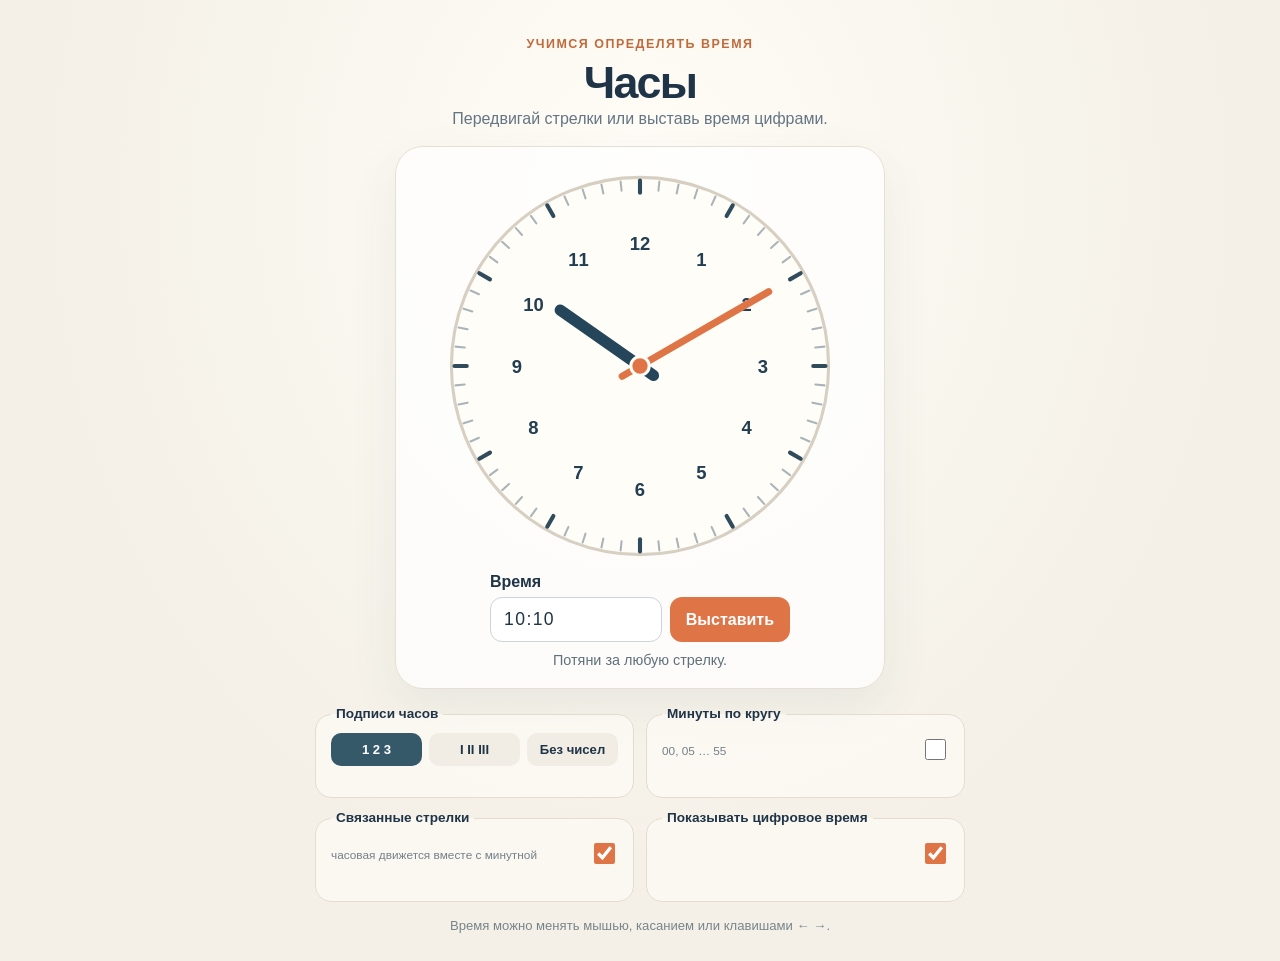
==== index.html @ 81a871bb "T01: выровнять настройки и подписи часов Autopilot-Run: 2026-11-15-clock-layout-fixes Requirements: " ====
<!doctype html>
<html lang="ru">
<head>
  <meta charset="utf-8">
  <meta name="viewport" content="width=device-width, initial-scale=1">
  <meta name="theme-color" content="#f4f0e7">
  <title>Учебные часы</title>
  <link rel="stylesheet" href="style.css">
  <script src="script.js" defer></script>
</head>
<body>
  <main class="app">
    <header class="heading">
      <span class="eyebrow">Учимся определять время</span>
      <h1>Часы</h1>
      <p>Передвигай стрелки или выставь время цифрами.</p>
    </header>
    <section class="clock-panel" aria-label="Учебные часы">
      <svg id="clock-face" class="clock-face" viewBox="0 0 400 400" role="img" aria-label="Циферблат со стрелками">
        <circle class="face" cx="200" cy="200" r="184" />
        <g id="minute-marks" aria-hidden="true"></g>
        <g id="hour-marks" aria-hidden="true"></g>
        <g id="minute-labels" aria-hidden="true"></g>
        <g id="hour-labels" aria-hidden="true"></g>
        <line id="hour-hand" class="hand hour-hand" x1="200" y1="216" x2="200" y2="105" tabindex="0" role="slider" aria-label="Часовая стрелка" aria-valuemin="0" aria-valuemax="359" />
        <line id="minute-hand" class="hand minute-hand" x1="200" y1="220" x2="200" y2="55" tabindex="0" role="slider" aria-label="Минутная стрелка" aria-valuemin="0" aria-valuemax="359" />
        <circle class="pin" cx="200" cy="200" r="9" />
      </svg>
      <div id="time-controls" class="time-controls">
        <label for="time-input">Время</label>
        <div class="time-entry"><input id="time-input" type="text" inputmode="numeric" value="10:10" placeholder="ЧЧ:ММ" aria-describedby="time-message"><button id="set-time" type="button">Выставить</button></div>
      </div>
      <p id="time-message" class="status" aria-live="polite">Потяни за любую стрелку.</p>
    </section>
    <section class="settings" aria-label="Настройки часов">
      <fieldset><legend>Подписи часов</legend><div class="choice-row">
        <label><input type="radio" name="dial-style" value="arabic" checked><span>1 2 3</span></label>
        <label><input type="radio" name="dial-style" value="roman"><span>I II III</span></label>
        <label><input type="radio" name="dial-style" value="none"><span>Без чисел</span></label>
      </div></fieldset>
      <fieldset class="toggle-row"><legend><label for="show-minutes">Минуты по кругу</label></legend><div class="toggle-content"><small>00, 05 … 55</small><input id="show-minutes" type="checkbox"></div></fieldset>
      <fieldset class="toggle-row"><legend><label for="sync-mode">Связанные стрелки</label></legend><div class="toggle-content"><small>часовая движется вместе с минутной</small><input id="sync-mode" type="checkbox" checked></div></fieldset>
      <fieldset class="toggle-row"><legend><label for="show-time">Показывать цифровое время</label></legend><div class="toggle-content"><input id="show-time" type="checkbox" checked></div></fieldset>
    </section>
    <footer>Время можно менять мышью, касанием или клавишами ← →.</footer>
  </main>
</body>
</html>
---- style.css ----
:root { color-scheme: light; font-family: ui-rounded, "SF Pro Rounded", "Trebuchet MS", sans-serif; color: #203447; background: #f4f0e7; font-synthesis: none; }
* { box-sizing: border-box; }
body { margin: 0; min-width: 320px; min-height: 100vh; background: radial-gradient(ellipse at 50% 20%, #fffdf7 0, #f4f0e7 65%); }
.app { width: min(100% - 32px, 760px); margin: auto; padding: 34px 0 28px; text-align: center; }
.heading { margin-bottom: 18px; }
.eyebrow { color: #c16a3c; font-size: .78rem; font-weight: 800; letter-spacing: .12em; text-transform: uppercase; }
h1 { margin: 5px 0 2px; font-size: clamp(2rem, 6vw, 2.8rem); letter-spacing: -.04em; }
.heading p { margin: 0; color: #647583; }
.clock-panel { width: min(100%, 490px); margin: 0 auto; padding: 14px 24px 18px; border: 1px solid #e7e0d2; border-radius: 28px; background: rgba(255,255,255,.74); box-shadow: 0 18px 50px #30404b12; }
.clock-face { display: block; width: min(100%, 410px); margin: 0 auto; overflow: visible; touch-action: none; user-select: none; }
.face { fill: #fffdf8; stroke: #d7d0c2; stroke-width: 3; }
.tick { stroke: #aab4b8; stroke-width: 2; stroke-linecap: round; }
.tick.major { stroke: #304b5b; stroke-width: 4; }
.hour-number { fill: #223e50; font-size: 18px; font-weight: 750; text-anchor: middle; dominant-baseline: central; }
.minute-number { fill: #87949a; font-size: 10px; font-weight: 650; text-anchor: middle; dominant-baseline: central; }
.hand { cursor: grab; stroke-linecap: round; outline: none; }
.hand:active, .hand.dragging { cursor: grabbing; }
.hand:focus-visible { filter: drop-shadow(0 0 5px #e98752); }
.hour-hand { stroke: #25465a; stroke-width: 11; }
.minute-hand { stroke: #df7546; stroke-width: 7; }
.pin { fill: #df7546; stroke: #fffdf8; stroke-width: 3; pointer-events: none; }
.time-controls { margin: 2px auto 0; width: min(100%, 300px); text-align: left; }
.time-controls[hidden] { display: none; }
.time-controls label { display: block; margin-bottom: 6px; font-weight: 750; }
.time-entry { display: flex; gap: 8px; }
input[type=text] { min-width: 0; flex: 1; padding: 11px 13px; border: 1.5px solid #cbd4d6; border-radius: 12px; color: #203447; background: white; font: inherit; font-size: 1.1rem; letter-spacing: .08em; }
button { padding: 0 16px; border: 0; border-radius: 12px; color: white; background: #df7546; font: inherit; font-weight: 750; cursor: pointer; }
button:hover { background: #c96035; }
.status { min-height: 1.25em; margin: 10px 0 0; color: #60717b; font-size: .9rem; }
.status.error { color: #a63329; font-weight: 700; }
.settings { display: grid; grid-template-columns: 1fr 1fr; gap: 12px; width: min(100%, 650px); margin: 17px auto 0; text-align: left; }
fieldset, .toggle-row { min-width: 0; margin: 0; padding: 10px 15px 13px; border: 1px solid #e4dccd; border-radius: 16px; background: #fffdf8aa; }
legend { max-width: 100%; padding: 0 5px; font-size: .85rem; font-weight: 800; line-height: 1.25; }
legend label { cursor: pointer; }
.settings > fieldset { min-height: 92px; }
.toggle-row { min-height: 92px; }
.toggle-content { display: flex; align-items: center; justify-content: space-between; gap: 10px; min-height: 34px; font-size: .9rem; font-weight: 750; }
.toggle-content input { margin-left: auto; }
.choice-row { display: flex; gap: 7px; }
.choice-row label { position: relative; flex: 1; cursor: pointer; }
.choice-row input { position: absolute; opacity: 0; }
.choice-row span { display: block; padding: 9px 5px; border-radius: 10px; background: #f1ede4; text-align: center; font-size: .82rem; font-weight: 700; }
.choice-row input:checked + span { color: white; background: #36596a; }
.choice-row input:focus-visible + span { outline: 3px solid #df7546; }
.toggle-content small { display: block; margin-top: 3px; color: #72818a; font-size: .74rem; font-weight: 500; }
input[type=checkbox] { width: 21px; height: 21px; flex: 0 0 auto; accent-color: #df7546; cursor: pointer; }
footer { margin-top: 16px; color: #77858b; font-size: .82rem; }
@media (max-width: 540px) { .app { padding-top: 22px; } .clock-panel { padding: 10px 12px 15px; border-radius: 22px; } .settings { grid-template-columns: 1fr; gap: 8px; } .clock-face { width: min(100%, 370px); } }
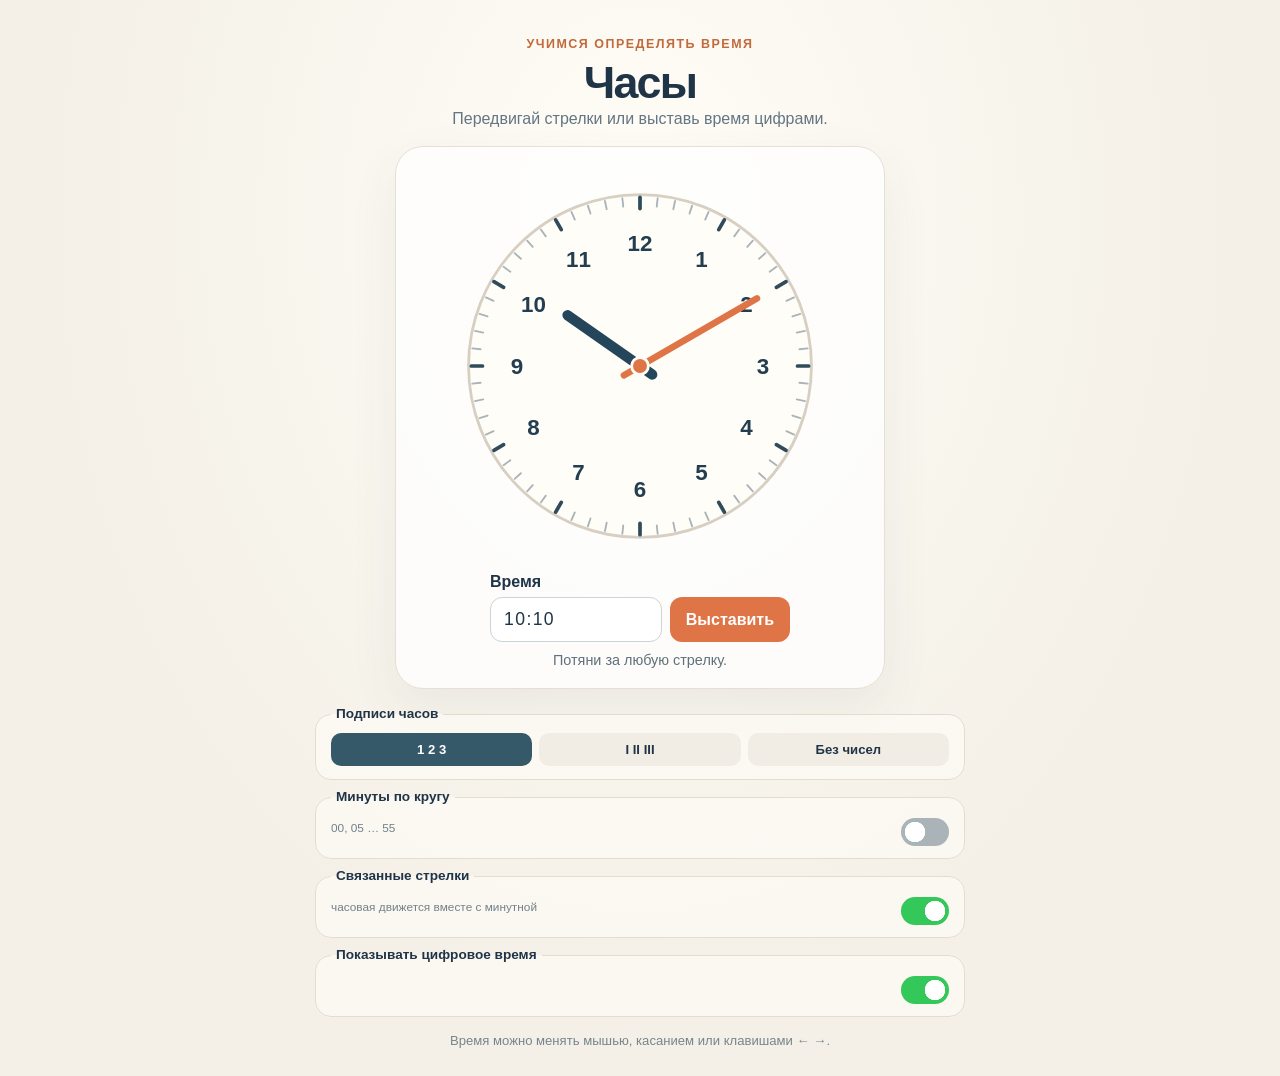
==== commit 33b3ef82: "T01: внешние минуты и тумблеры настроек Autopilot-Run: 2026-11-15-clock-switches Requirements: R22, " ====
--- a/index.html
+++ b/index.html
@@ -16,15 +16,15 @@
       <p>Передвигай стрелки или выставь время цифрами.</p>
     </header>
     <section class="clock-panel" aria-label="Учебные часы">
-      <svg id="clock-face" class="clock-face" viewBox="0 0 400 400" role="img" aria-label="Циферблат со стрелками">
-        <circle class="face" cx="200" cy="200" r="184" />
+      <svg id="clock-face" class="clock-face" viewBox="0 0 440 440" role="img" aria-label="Циферблат со стрелками">
+        <circle class="face" cx="220" cy="220" r="184" />
         <g id="minute-marks" aria-hidden="true"></g>
         <g id="hour-marks" aria-hidden="true"></g>
         <g id="minute-labels" aria-hidden="true"></g>
         <g id="hour-labels" aria-hidden="true"></g>
-        <line id="hour-hand" class="hand hour-hand" x1="200" y1="216" x2="200" y2="105" tabindex="0" role="slider" aria-label="Часовая стрелка" aria-valuemin="0" aria-valuemax="359" />
-        <line id="minute-hand" class="hand minute-hand" x1="200" y1="220" x2="200" y2="55" tabindex="0" role="slider" aria-label="Минутная стрелка" aria-valuemin="0" aria-valuemax="359" />
-        <circle class="pin" cx="200" cy="200" r="9" />
+        <line id="hour-hand" class="hand hour-hand" x1="220" y1="236" x2="220" y2="125" tabindex="0" role="slider" aria-label="Часовая стрелка" aria-valuemin="0" aria-valuemax="359" />
+        <line id="minute-hand" class="hand minute-hand" x1="220" y1="240" x2="220" y2="75" tabindex="0" role="slider" aria-label="Минутная стрелка" aria-valuemin="0" aria-valuemax="359" />
+        <circle class="pin" cx="220" cy="220" r="9" />
       </svg>
       <div id="time-controls" class="time-controls">
         <label for="time-input">Время</label>
--- a/style.css
+++ b/style.css
@@ -11,7 +11,7 @@
 .face { fill: #fffdf8; stroke: #d7d0c2; stroke-width: 3; }
 .tick { stroke: #aab4b8; stroke-width: 2; stroke-linecap: round; }
 .tick.major { stroke: #304b5b; stroke-width: 4; }
-.hour-number { fill: #223e50; font-size: 18px; font-weight: 750; text-anchor: middle; dominant-baseline: central; }
+.hour-number { fill: #223e50; font-size: 24px; font-weight: 750; text-anchor: middle; dominant-baseline: central; }
 .minute-number { fill: #87949a; font-size: 10px; font-weight: 650; text-anchor: middle; dominant-baseline: central; }
 .hand { cursor: grab; stroke-linecap: round; outline: none; }
 .hand:active, .hand.dragging { cursor: grabbing; }
@@ -28,14 +28,15 @@
 button:hover { background: #c96035; }
 .status { min-height: 1.25em; margin: 10px 0 0; color: #60717b; font-size: .9rem; }
 .status.error { color: #a63329; font-weight: 700; }
-.settings { display: grid; grid-template-columns: 1fr 1fr; gap: 12px; width: min(100%, 650px); margin: 17px auto 0; text-align: left; }
+.settings { display: grid; grid-template-columns: minmax(0, 1fr); gap: 9px; width: min(100%, 650px); margin: 17px auto 0; text-align: left; }
 fieldset, .toggle-row { min-width: 0; margin: 0; padding: 10px 15px 13px; border: 1px solid #e4dccd; border-radius: 16px; background: #fffdf8aa; }
 legend { max-width: 100%; padding: 0 5px; font-size: .85rem; font-weight: 800; line-height: 1.25; }
 legend label { cursor: pointer; }
-.settings > fieldset { min-height: 92px; }
-.toggle-row { min-height: 92px; }
-.toggle-content { display: flex; align-items: center; justify-content: space-between; gap: 10px; min-height: 34px; font-size: .9rem; font-weight: 750; }
-.toggle-content input { margin-left: auto; }
+.settings > fieldset { min-height: 0; }
+.toggle-row { display: grid; grid-template-columns: minmax(0, 1fr) auto; align-items: center; gap: 0 14px; min-height: 0; padding: 12px 15px; }
+.toggle-row legend { grid-column: 1; grid-row: 1; }
+.toggle-content { display: contents; font-size: .9rem; font-weight: 750; }
+.toggle-content input { grid-column: 2; grid-row: 1 / span 2; margin: 0; }
 .choice-row { display: flex; gap: 7px; }
 .choice-row label { position: relative; flex: 1; cursor: pointer; }
 .choice-row input { position: absolute; opacity: 0; }
@@ -43,6 +44,9 @@
 .choice-row input:checked + span { color: white; background: #36596a; }
 .choice-row input:focus-visible + span { outline: 3px solid #df7546; }
 .toggle-content small { display: block; margin-top: 3px; color: #72818a; font-size: .74rem; font-weight: 500; }
-input[type=checkbox] { width: 21px; height: 21px; flex: 0 0 auto; accent-color: #df7546; cursor: pointer; }
+input[type=checkbox] { appearance: none; width: 48px; height: 28px; flex: 0 0 auto; margin: 0; border: 0; border-radius: 999px; background-color: #aab3b7; background-image: radial-gradient(circle, #fff 0 10px, transparent 10.5px); background-repeat: no-repeat; background-position: 3px center; background-size: 22px 22px; cursor: pointer; transition: background-color .18s ease, background-position .18s ease; }
+input[type=checkbox]:checked { background-color: #34c759; background-position: 23px center; }
+input[type=checkbox]:focus-visible { outline: 3px solid #df7546; outline-offset: 3px; }
+@media (prefers-reduced-motion: reduce) { input[type=checkbox] { transition: none; } }
 footer { margin-top: 16px; color: #77858b; font-size: .82rem; }
-@media (max-width: 540px) { .app { padding-top: 22px; } .clock-panel { padding: 10px 12px 15px; border-radius: 22px; } .settings { grid-template-columns: 1fr; gap: 8px; } .clock-face { width: min(100%, 370px); } }
+@media (max-width: 540px) { .app { padding-top: 22px; } .clock-panel { padding: 10px 12px 15px; border-radius: 22px; } .settings { gap: 8px; } .clock-face { width: min(100%, 370px); } }
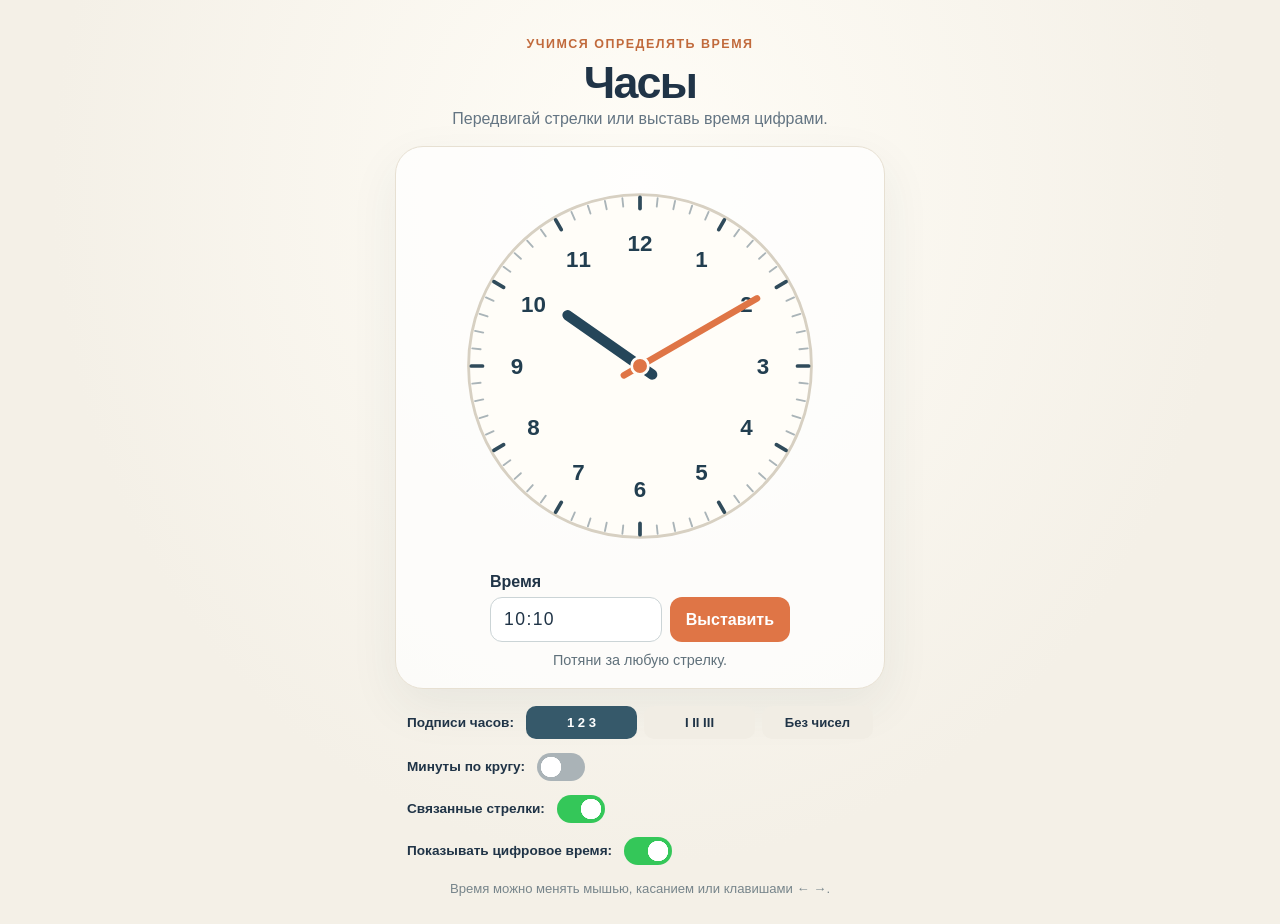
==== commit 77c74970: "Настройки строками без рамок в пределах ширины часов Requirements: R25, R26, R27" ====
--- a/index.html
+++ b/index.html
@@ -33,14 +33,14 @@
       <p id="time-message" class="status" aria-live="polite">Потяни за любую стрелку.</p>
     </section>
     <section class="settings" aria-label="Настройки часов">
-      <fieldset><legend>Подписи часов</legend><div class="choice-row">
+      <div class="setting-row" role="group" aria-labelledby="dial-style-label"><span id="dial-style-label" class="setting-title">Подписи часов:</span><div class="choice-row">
         <label><input type="radio" name="dial-style" value="arabic" checked><span>1 2 3</span></label>
         <label><input type="radio" name="dial-style" value="roman"><span>I II III</span></label>
         <label><input type="radio" name="dial-style" value="none"><span>Без чисел</span></label>
-      </div></fieldset>
-      <fieldset class="toggle-row"><legend><label for="show-minutes">Минуты по кругу</label></legend><div class="toggle-content"><small>00, 05 … 55</small><input id="show-minutes" type="checkbox"></div></fieldset>
-      <fieldset class="toggle-row"><legend><label for="sync-mode">Связанные стрелки</label></legend><div class="toggle-content"><small>часовая движется вместе с минутной</small><input id="sync-mode" type="checkbox" checked></div></fieldset>
-      <fieldset class="toggle-row"><legend><label for="show-time">Показывать цифровое время</label></legend><div class="toggle-content"><input id="show-time" type="checkbox" checked></div></fieldset>
+      </div></div>
+      <div class="setting-row"><label class="setting-title" for="show-minutes">Минуты по кругу:</label><input id="show-minutes" type="checkbox"></div>
+      <div class="setting-row"><label class="setting-title" for="sync-mode">Связанные стрелки:</label><input id="sync-mode" type="checkbox" checked></div>
+      <div class="setting-row"><label class="setting-title" for="show-time">Показывать цифровое время:</label><input id="show-time" type="checkbox" checked></div>
     </section>
     <footer>Время можно менять мышью, касанием или клавишами ← →.</footer>
   </main>
--- a/style.css
+++ b/style.css
@@ -28,25 +28,19 @@
 button:hover { background: #c96035; }
 .status { min-height: 1.25em; margin: 10px 0 0; color: #60717b; font-size: .9rem; }
 .status.error { color: #a63329; font-weight: 700; }
-.settings { display: grid; grid-template-columns: minmax(0, 1fr); gap: 9px; width: min(100%, 650px); margin: 17px auto 0; text-align: left; }
-fieldset, .toggle-row { min-width: 0; margin: 0; padding: 10px 15px 13px; border: 1px solid #e4dccd; border-radius: 16px; background: #fffdf8aa; }
-legend { max-width: 100%; padding: 0 5px; font-size: .85rem; font-weight: 800; line-height: 1.25; }
-legend label { cursor: pointer; }
-.settings > fieldset { min-height: 0; }
-.toggle-row { display: grid; grid-template-columns: minmax(0, 1fr) auto; align-items: center; gap: 0 14px; min-height: 0; padding: 12px 15px; }
-.toggle-row legend { grid-column: 1; grid-row: 1; }
-.toggle-content { display: contents; font-size: .9rem; font-weight: 750; }
-.toggle-content input { grid-column: 2; grid-row: 1 / span 2; margin: 0; }
-.choice-row { display: flex; gap: 7px; }
+.settings { display: grid; grid-template-columns: minmax(0, 1fr); gap: 14px; width: min(100%, 490px); margin: 17px auto 0; padding: 0 12px; text-align: left; }
+.setting-row { display: flex; align-items: center; gap: 12px; min-width: 0; }
+.setting-title { font-size: .85rem; font-weight: 800; line-height: 1.4; }
+label.setting-title { cursor: pointer; }
+.choice-row { display: flex; flex: 1; min-width: 0; gap: 7px; }
 .choice-row label { position: relative; flex: 1; cursor: pointer; }
 .choice-row input { position: absolute; opacity: 0; }
 .choice-row span { display: block; padding: 9px 5px; border-radius: 10px; background: #f1ede4; text-align: center; font-size: .82rem; font-weight: 700; }
 .choice-row input:checked + span { color: white; background: #36596a; }
 .choice-row input:focus-visible + span { outline: 3px solid #df7546; }
-.toggle-content small { display: block; margin-top: 3px; color: #72818a; font-size: .74rem; font-weight: 500; }
 input[type=checkbox] { appearance: none; width: 48px; height: 28px; flex: 0 0 auto; margin: 0; border: 0; border-radius: 999px; background-color: #aab3b7; background-image: radial-gradient(circle, #fff 0 10px, transparent 10.5px); background-repeat: no-repeat; background-position: 3px center; background-size: 22px 22px; cursor: pointer; transition: background-color .18s ease, background-position .18s ease; }
 input[type=checkbox]:checked { background-color: #34c759; background-position: 23px center; }
 input[type=checkbox]:focus-visible { outline: 3px solid #df7546; outline-offset: 3px; }
 @media (prefers-reduced-motion: reduce) { input[type=checkbox] { transition: none; } }
 footer { margin-top: 16px; color: #77858b; font-size: .82rem; }
-@media (max-width: 540px) { .app { padding-top: 22px; } .clock-panel { padding: 10px 12px 15px; border-radius: 22px; } .settings { gap: 8px; } .clock-face { width: min(100%, 370px); } }
+@media (max-width: 540px) { .app { padding-top: 22px; } .clock-panel { padding: 10px 12px 15px; border-radius: 22px; } .settings { padding: 0; } .setting-row { gap: 8px; } .choice-row { gap: 4px; } .choice-row span { padding: 9px 4px; font-size: .75rem; } .clock-face { width: min(100%, 370px); } }
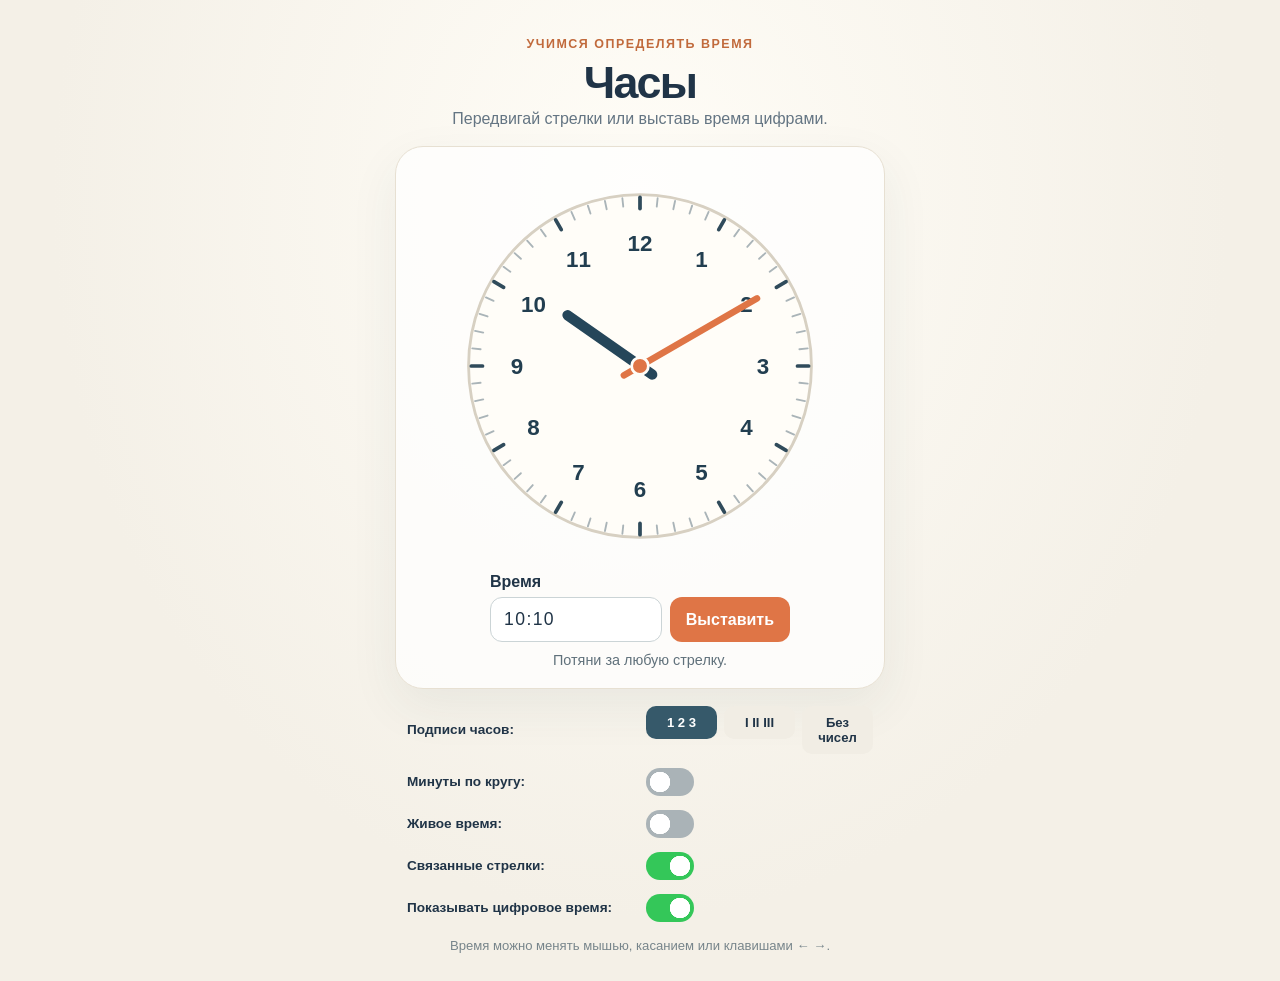
==== commit 58392b81: "Добавить режим живого времени с секундной стрелкой Requirements: R04, R08, R25, R27" ====
--- a/index.html
+++ b/index.html
@@ -24,6 +24,7 @@
         <g id="hour-labels" aria-hidden="true"></g>
         <line id="hour-hand" class="hand hour-hand" x1="220" y1="236" x2="220" y2="125" tabindex="0" role="slider" aria-label="Часовая стрелка" aria-valuemin="0" aria-valuemax="359" />
         <line id="minute-hand" class="hand minute-hand" x1="220" y1="240" x2="220" y2="75" tabindex="0" role="slider" aria-label="Минутная стрелка" aria-valuemin="0" aria-valuemax="359" />
+        <line id="second-hand" class="second-hand" x1="220" y1="249" x2="220" y2="61" visibility="hidden" aria-hidden="true" />
         <circle class="pin" cx="220" cy="220" r="9" />
       </svg>
       <div id="time-controls" class="time-controls">
@@ -39,6 +40,7 @@
         <label><input type="radio" name="dial-style" value="none"><span>Без чисел</span></label>
       </div></div>
       <div class="setting-row"><label class="setting-title" for="show-minutes">Минуты по кругу:</label><input id="show-minutes" type="checkbox"></div>
+      <div class="setting-row"><label class="setting-title" for="live-time">Живое время:</label><input id="live-time" type="checkbox"></div>
       <div class="setting-row"><label class="setting-title" for="sync-mode">Связанные стрелки:</label><input id="sync-mode" type="checkbox" checked></div>
       <div class="setting-row"><label class="setting-title" for="show-time">Показывать цифровое время:</label><input id="show-time" type="checkbox" checked></div>
     </section>
--- a/style.css
+++ b/style.css
@@ -18,6 +18,10 @@
 .hand:focus-visible { filter: drop-shadow(0 0 5px #e98752); }
 .hour-hand { stroke: #25465a; stroke-width: 11; }
 .minute-hand { stroke: #df7546; stroke-width: 7; }
+.second-hand { stroke: #b83f48; stroke-width: 2; stroke-linecap: round; pointer-events: none; }
+.hand[aria-disabled=true] { cursor: default; }
+input:disabled, button:disabled { opacity: .5; cursor: default; }
+input[readonly] { background: #f1ede4; }
 .pin { fill: #df7546; stroke: #fffdf8; stroke-width: 3; pointer-events: none; }
 .time-controls { margin: 2px auto 0; width: min(100%, 300px); text-align: left; }
 .time-controls[hidden] { display: none; }
@@ -28,8 +32,8 @@
 button:hover { background: #c96035; }
 .status { min-height: 1.25em; margin: 10px 0 0; color: #60717b; font-size: .9rem; }
 .status.error { color: #a63329; font-weight: 700; }
-.settings { display: grid; grid-template-columns: minmax(0, 1fr); gap: 14px; width: min(100%, 490px); margin: 17px auto 0; padding: 0 12px; text-align: left; }
-.setting-row { display: flex; align-items: center; gap: 12px; min-width: 0; }
+.settings { display: grid; grid-template-columns: minmax(0, 1fr) minmax(0, 1fr); gap: 14px 12px; width: min(100%, 490px); margin: 17px auto 0; padding: 0 12px; text-align: left; }
+.setting-row { display: grid; grid-column: 1 / -1; grid-template-columns: subgrid; align-items: center; min-width: 0; }
 .setting-title { font-size: .85rem; font-weight: 800; line-height: 1.4; }
 label.setting-title { cursor: pointer; }
 .choice-row { display: flex; flex: 1; min-width: 0; gap: 7px; }
@@ -43,4 +47,4 @@
 input[type=checkbox]:focus-visible { outline: 3px solid #df7546; outline-offset: 3px; }
 @media (prefers-reduced-motion: reduce) { input[type=checkbox] { transition: none; } }
 footer { margin-top: 16px; color: #77858b; font-size: .82rem; }
-@media (max-width: 540px) { .app { padding-top: 22px; } .clock-panel { padding: 10px 12px 15px; border-radius: 22px; } .settings { padding: 0; } .setting-row { gap: 8px; } .choice-row { gap: 4px; } .choice-row span { padding: 9px 4px; font-size: .75rem; } .clock-face { width: min(100%, 370px); } }
+@media (max-width: 540px) { .app { padding-top: 22px; } .clock-panel { padding: 10px 12px 15px; border-radius: 22px; } .settings { grid-template-columns: minmax(0, 2fr) minmax(0, 3fr); column-gap: 8px; padding: 0; } .choice-row { gap: 4px; } .choice-row span { padding: 9px 4px; font-size: .75rem; } .clock-face { width: min(100%, 370px); } }
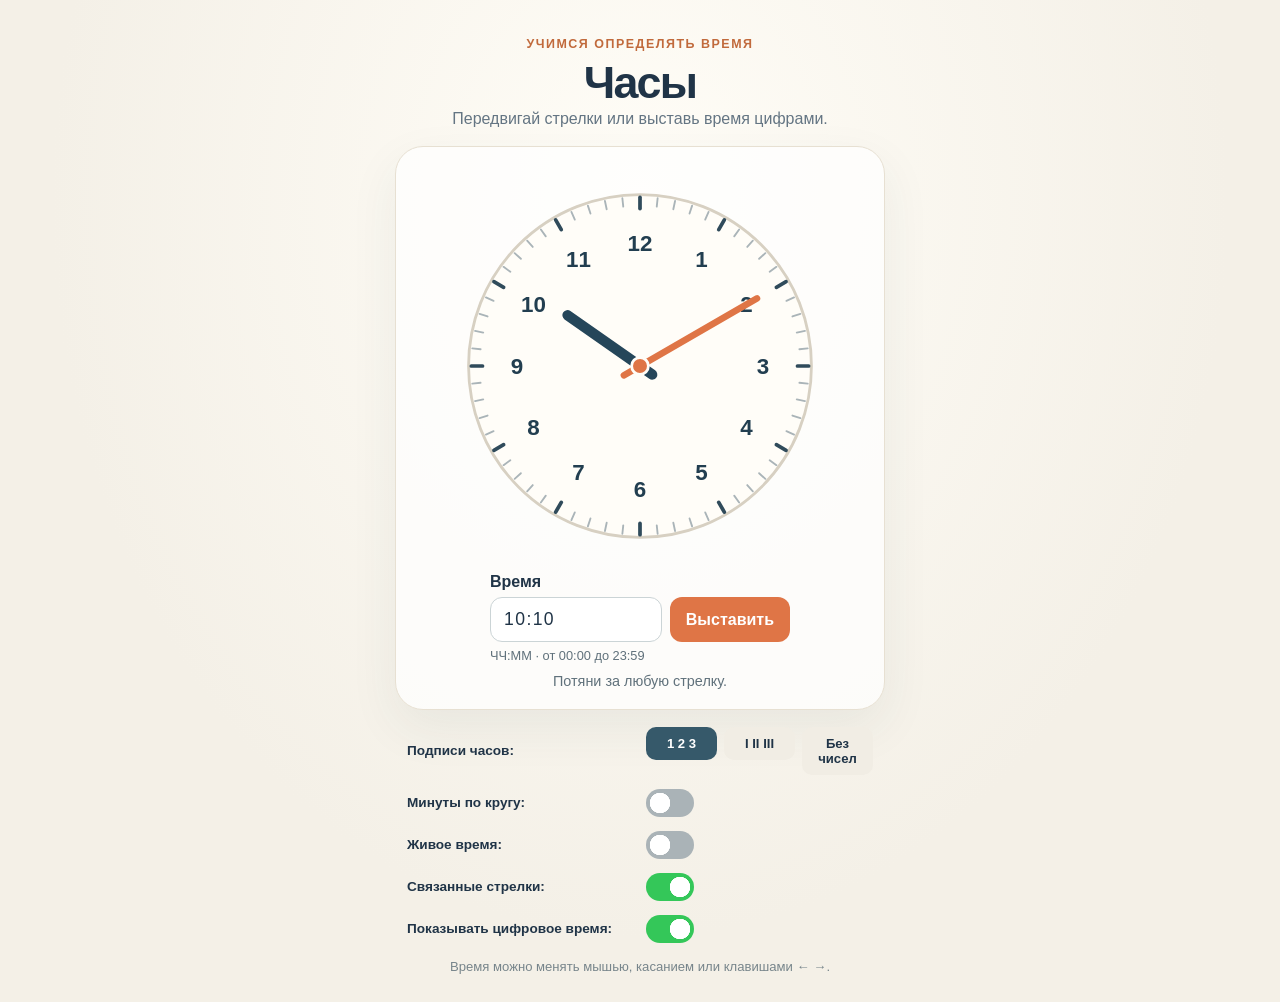
==== commit 71bba0b2: "Добавить маску ввода времени ЧЧ:ММ Requirements: R07" ====
--- a/index.html
+++ b/index.html
@@ -29,7 +29,8 @@
       </svg>
       <div id="time-controls" class="time-controls">
         <label for="time-input">Время</label>
-        <div class="time-entry"><input id="time-input" type="text" inputmode="numeric" value="10:10" placeholder="ЧЧ:ММ" aria-describedby="time-message"><button id="set-time" type="button">Выставить</button></div>
+        <div class="time-entry"><input id="time-input" type="text" inputmode="numeric" autocomplete="off" spellcheck="false" pattern="([01][0-9]|2[0-3]):[0-5][0-9]" value="10:10" placeholder="ЧЧ:ММ" aria-describedby="time-hint time-message"><button id="set-time" type="button">Выставить</button></div>
+        <small id="time-hint" class="time-hint">ЧЧ:ММ · от 00:00 до 23:59</small>
       </div>
       <p id="time-message" class="status" aria-live="polite">Потяни за любую стрелку.</p>
     </section>
--- a/style.css
+++ b/style.css
@@ -28,6 +28,8 @@
 .time-controls label { display: block; margin-bottom: 6px; font-weight: 750; }
 .time-entry { display: flex; gap: 8px; }
 input[type=text] { min-width: 0; flex: 1; padding: 11px 13px; border: 1.5px solid #cbd4d6; border-radius: 12px; color: #203447; background: white; font: inherit; font-size: 1.1rem; letter-spacing: .08em; }
+input[aria-invalid=true] { border-color: #a63329; }
+.time-hint { display: block; margin-top: 6px; color: #60717b; font-size: .8rem; }
 button { padding: 0 16px; border: 0; border-radius: 12px; color: white; background: #df7546; font: inherit; font-weight: 750; cursor: pointer; }
 button:hover { background: #c96035; }
 .status { min-height: 1.25em; margin: 10px 0 0; color: #60717b; font-size: .9rem; }
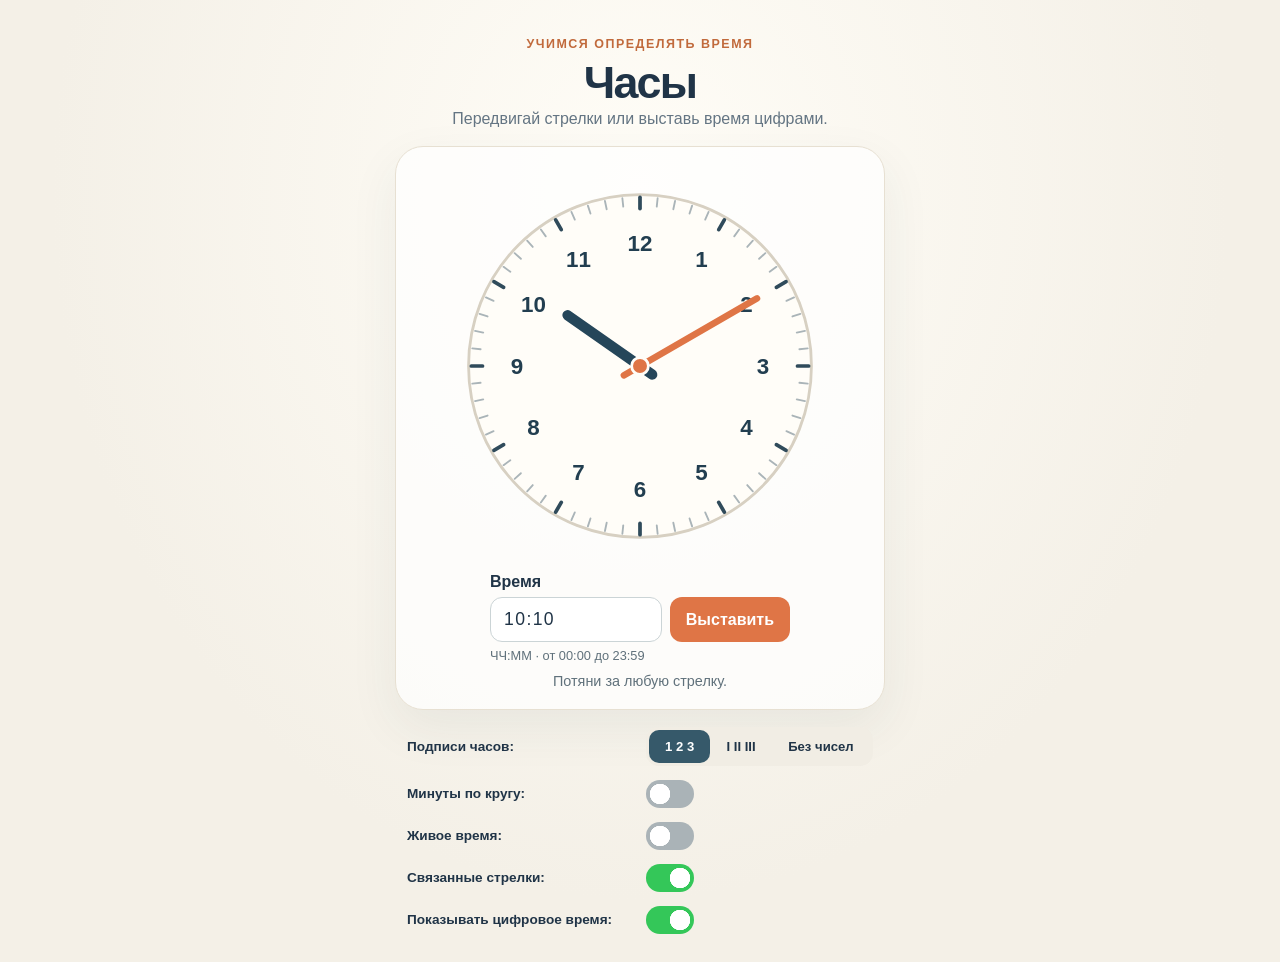
==== commit db63e52c: "Удалить подсказку и управление стрелками с клавиатуры" ====
--- a/index.html
+++ b/index.html
@@ -22,30 +22,93 @@
         <g id="hour-marks" aria-hidden="true"></g>
         <g id="minute-labels" aria-hidden="true"></g>
         <g id="hour-labels" aria-hidden="true"></g>
-        <line id="hour-hand" class="hand hour-hand" x1="220" y1="236" x2="220" y2="125" tabindex="0" role="slider" aria-label="Часовая стрелка" aria-valuemin="0" aria-valuemax="359" />
-        <line id="minute-hand" class="hand minute-hand" x1="220" y1="240" x2="220" y2="75" tabindex="0" role="slider" aria-label="Минутная стрелка" aria-valuemin="0" aria-valuemax="359" />
-        <line id="second-hand" class="second-hand" x1="220" y1="249" x2="220" y2="61" visibility="hidden" aria-hidden="true" />
+        <line
+          id="hour-hand"
+          class="hand hour-hand"
+          x1="220"
+          y1="236"
+          x2="220"
+          y2="125"
+          role="img"
+          aria-label="Часовая стрелка"
+        />
+        <line
+          id="minute-hand"
+          class="hand minute-hand"
+          x1="220"
+          y1="240"
+          x2="220"
+          y2="75"
+          role="img"
+          aria-label="Минутная стрелка"
+        />
+        <line
+          id="second-hand"
+          class="second-hand"
+          x1="220"
+          y1="249"
+          x2="220"
+          y2="61"
+          visibility="hidden"
+          aria-hidden="true"
+        />
         <circle class="pin" cx="220" cy="220" r="9" />
       </svg>
       <div id="time-controls" class="time-controls">
         <label for="time-input">Время</label>
-        <div class="time-entry"><input id="time-input" type="text" inputmode="numeric" autocomplete="off" spellcheck="false" pattern="([01][0-9]|2[0-3]):[0-5][0-9]" value="10:10" placeholder="ЧЧ:ММ" aria-describedby="time-hint time-message"><button id="set-time" type="button">Выставить</button></div>
+        <div class="time-entry">
+          <input
+            id="time-input"
+            type="text"
+            inputmode="numeric"
+            autocomplete="off"
+            spellcheck="false"
+            pattern="([01][0-9]|2[0-3]):[0-5][0-9]"
+            value="10:10"
+            placeholder="ЧЧ:ММ"
+            aria-describedby="time-hint time-message"
+          >
+          <button id="set-time" type="button">Выставить</button>
+        </div>
         <small id="time-hint" class="time-hint">ЧЧ:ММ · от 00:00 до 23:59</small>
       </div>
       <p id="time-message" class="status" aria-live="polite">Потяни за любую стрелку.</p>
     </section>
     <section class="settings" aria-label="Настройки часов">
-      <div class="setting-row" role="group" aria-labelledby="dial-style-label"><span id="dial-style-label" class="setting-title">Подписи часов:</span><div class="choice-row">
-        <label><input type="radio" name="dial-style" value="arabic" checked><span>1 2 3</span></label>
-        <label><input type="radio" name="dial-style" value="roman"><span>I II III</span></label>
-        <label><input type="radio" name="dial-style" value="none"><span>Без чисел</span></label>
-      </div></div>
-      <div class="setting-row"><label class="setting-title" for="show-minutes">Минуты по кругу:</label><input id="show-minutes" type="checkbox"></div>
-      <div class="setting-row"><label class="setting-title" for="live-time">Живое время:</label><input id="live-time" type="checkbox"></div>
-      <div class="setting-row"><label class="setting-title" for="sync-mode">Связанные стрелки:</label><input id="sync-mode" type="checkbox" checked></div>
-      <div class="setting-row"><label class="setting-title" for="show-time">Показывать цифровое время:</label><input id="show-time" type="checkbox" checked></div>
+      <div class="setting-row" role="group" aria-labelledby="dial-style-label">
+        <span id="dial-style-label" class="setting-title">Подписи часов:</span>
+        <div class="choice-row">
+          <label>
+            <input type="radio" name="dial-style" value="arabic" checked>
+            <span>1 2 3</span>
+          </label>
+          <label>
+            <input type="radio" name="dial-style" value="roman">
+            <span>I II III</span>
+          </label>
+          <label>
+            <input type="radio" name="dial-style" value="none">
+            <span>Без чисел</span>
+          </label>
+        </div>
+      </div>
+      <div class="setting-row">
+        <label class="setting-title" for="show-minutes">Минуты по кругу:</label>
+        <input id="show-minutes" type="checkbox">
+      </div>
+      <div class="setting-row">
+        <label class="setting-title" for="live-time">Живое время:</label>
+        <input id="live-time" type="checkbox">
+      </div>
+      <div class="setting-row">
+        <label class="setting-title" for="sync-mode">Связанные стрелки:</label>
+        <input id="sync-mode" type="checkbox" checked>
+      </div>
+      <div class="setting-row">
+        <label class="setting-title" for="show-time">Показывать цифровое время:</label>
+        <input id="show-time" type="checkbox" checked>
+      </div>
     </section>
-    <footer>Время можно менять мышью, касанием или клавишами ← →.</footer>
   </main>
 </body>
 </html>
--- a/style.css
+++ b/style.css
@@ -1,52 +1,367 @@
-:root { color-scheme: light; font-family: ui-rounded, "SF Pro Rounded", "Trebuchet MS", sans-serif; color: #203447; background: #f4f0e7; font-synthesis: none; }
-* { box-sizing: border-box; }
-body { margin: 0; min-width: 320px; min-height: 100vh; background: radial-gradient(ellipse at 50% 20%, #fffdf7 0, #f4f0e7 65%); }
-.app { width: min(100% - 32px, 760px); margin: auto; padding: 34px 0 28px; text-align: center; }
-.heading { margin-bottom: 18px; }
-.eyebrow { color: #c16a3c; font-size: .78rem; font-weight: 800; letter-spacing: .12em; text-transform: uppercase; }
-h1 { margin: 5px 0 2px; font-size: clamp(2rem, 6vw, 2.8rem); letter-spacing: -.04em; }
-.heading p { margin: 0; color: #647583; }
-.clock-panel { width: min(100%, 490px); margin: 0 auto; padding: 14px 24px 18px; border: 1px solid #e7e0d2; border-radius: 28px; background: rgba(255,255,255,.74); box-shadow: 0 18px 50px #30404b12; }
-.clock-face { display: block; width: min(100%, 410px); margin: 0 auto; overflow: visible; touch-action: none; user-select: none; }
-.face { fill: #fffdf8; stroke: #d7d0c2; stroke-width: 3; }
-.tick { stroke: #aab4b8; stroke-width: 2; stroke-linecap: round; }
-.tick.major { stroke: #304b5b; stroke-width: 4; }
-.hour-number { fill: #223e50; font-size: 24px; font-weight: 750; text-anchor: middle; dominant-baseline: central; }
-.minute-number { fill: #87949a; font-size: 10px; font-weight: 650; text-anchor: middle; dominant-baseline: central; }
-.hand { cursor: grab; stroke-linecap: round; outline: none; }
-.hand:active, .hand.dragging { cursor: grabbing; }
-.hand:focus-visible { filter: drop-shadow(0 0 5px #e98752); }
-.hour-hand { stroke: #25465a; stroke-width: 11; }
-.minute-hand { stroke: #df7546; stroke-width: 7; }
-.second-hand { stroke: #b83f48; stroke-width: 2; stroke-linecap: round; pointer-events: none; }
-.hand[aria-disabled=true] { cursor: default; }
-input:disabled, button:disabled { opacity: .5; cursor: default; }
-input[readonly] { background: #f1ede4; }
-.pin { fill: #df7546; stroke: #fffdf8; stroke-width: 3; pointer-events: none; }
-.time-controls { margin: 2px auto 0; width: min(100%, 300px); text-align: left; }
-.time-controls[hidden] { display: none; }
-.time-controls label { display: block; margin-bottom: 6px; font-weight: 750; }
-.time-entry { display: flex; gap: 8px; }
-input[type=text] { min-width: 0; flex: 1; padding: 11px 13px; border: 1.5px solid #cbd4d6; border-radius: 12px; color: #203447; background: white; font: inherit; font-size: 1.1rem; letter-spacing: .08em; }
-input[aria-invalid=true] { border-color: #a63329; }
-.time-hint { display: block; margin-top: 6px; color: #60717b; font-size: .8rem; }
-button { padding: 0 16px; border: 0; border-radius: 12px; color: white; background: #df7546; font: inherit; font-weight: 750; cursor: pointer; }
-button:hover { background: #c96035; }
-.status { min-height: 1.25em; margin: 10px 0 0; color: #60717b; font-size: .9rem; }
-.status.error { color: #a63329; font-weight: 700; }
-.settings { display: grid; grid-template-columns: minmax(0, 1fr) minmax(0, 1fr); gap: 14px 12px; width: min(100%, 490px); margin: 17px auto 0; padding: 0 12px; text-align: left; }
-.setting-row { display: grid; grid-column: 1 / -1; grid-template-columns: subgrid; align-items: center; min-width: 0; }
-.setting-title { font-size: .85rem; font-weight: 800; line-height: 1.4; }
-label.setting-title { cursor: pointer; }
-.choice-row { display: flex; flex: 1; min-width: 0; gap: 7px; }
-.choice-row label { position: relative; flex: 1; cursor: pointer; }
-.choice-row input { position: absolute; opacity: 0; }
-.choice-row span { display: block; padding: 9px 5px; border-radius: 10px; background: #f1ede4; text-align: center; font-size: .82rem; font-weight: 700; }
-.choice-row input:checked + span { color: white; background: #36596a; }
-.choice-row input:focus-visible + span { outline: 3px solid #df7546; }
-input[type=checkbox] { appearance: none; width: 48px; height: 28px; flex: 0 0 auto; margin: 0; border: 0; border-radius: 999px; background-color: #aab3b7; background-image: radial-gradient(circle, #fff 0 10px, transparent 10.5px); background-repeat: no-repeat; background-position: 3px center; background-size: 22px 22px; cursor: pointer; transition: background-color .18s ease, background-position .18s ease; }
-input[type=checkbox]:checked { background-color: #34c759; background-position: 23px center; }
-input[type=checkbox]:focus-visible { outline: 3px solid #df7546; outline-offset: 3px; }
-@media (prefers-reduced-motion: reduce) { input[type=checkbox] { transition: none; } }
-footer { margin-top: 16px; color: #77858b; font-size: .82rem; }
-@media (max-width: 540px) { .app { padding-top: 22px; } .clock-panel { padding: 10px 12px 15px; border-radius: 22px; } .settings { grid-template-columns: minmax(0, 2fr) minmax(0, 3fr); column-gap: 8px; padding: 0; } .choice-row { gap: 4px; } .choice-row span { padding: 9px 4px; font-size: .75rem; } .clock-face { width: min(100%, 370px); } }
+:root {
+  color-scheme: light;
+  font-family: ui-rounded, "SF Pro Rounded", "Trebuchet MS", sans-serif;
+  color: #203447;
+  background: #f4f0e7;
+  font-synthesis: none;
+}
+
+* {
+  box-sizing: border-box;
+}
+
+body {
+  margin: 0;
+  min-width: 320px;
+  min-height: 100vh;
+  background: radial-gradient(ellipse at 50% 20%, #fffdf7 0, #f4f0e7 65%);
+}
+
+.app {
+  width: min(100% - 32px, 760px);
+  margin: auto;
+  padding: 34px 0 28px;
+  text-align: center;
+}
+
+.heading {
+  margin-bottom: 18px;
+}
+
+.eyebrow {
+  color: #c16a3c;
+  font-size: .78rem;
+  font-weight: 800;
+  letter-spacing: .12em;
+  text-transform: uppercase;
+}
+
+h1 {
+  margin: 5px 0 2px;
+  font-size: clamp(2rem, 6vw, 2.8rem);
+  letter-spacing: -.04em;
+}
+
+.heading p {
+  margin: 0;
+  color: #647583;
+}
+
+.clock-panel {
+  width: min(100%, 490px);
+  margin: 0 auto;
+  padding: 14px 24px 18px;
+  border: 1px solid #e7e0d2;
+  border-radius: 28px;
+  background: rgba(255,255,255,.74);
+  box-shadow: 0 18px 50px #30404b12;
+}
+
+.clock-face {
+  display: block;
+  width: min(100%, 410px);
+  margin: 0 auto;
+  overflow: visible;
+  touch-action: none;
+  user-select: none;
+}
+
+.face {
+  fill: #fffdf8;
+  stroke: #d7d0c2;
+  stroke-width: 3;
+}
+
+.tick {
+  stroke: #aab4b8;
+  stroke-width: 2;
+  stroke-linecap: round;
+}
+
+.tick.major {
+  stroke: #304b5b;
+  stroke-width: 4;
+}
+
+.hour-number {
+  fill: #223e50;
+  font-size: 24px;
+  font-weight: 750;
+  text-anchor: middle;
+  dominant-baseline: central;
+}
+
+.minute-number {
+  fill: #87949a;
+  font-size: 10px;
+  font-weight: 650;
+  text-anchor: middle;
+  dominant-baseline: central;
+}
+
+.hand {
+  cursor: grab;
+  stroke-linecap: round;
+}
+
+.hand:active, .hand.dragging {
+  cursor: grabbing;
+}
+
+.hour-hand {
+  stroke: #25465a;
+  stroke-width: 11;
+}
+
+.minute-hand {
+  stroke: #df7546;
+  stroke-width: 7;
+}
+
+.second-hand {
+  stroke: #b83f48;
+  stroke-width: 2;
+  stroke-linecap: round;
+  pointer-events: none;
+}
+
+.hand[aria-disabled=true] {
+  cursor: default;
+}
+
+input:disabled, button:disabled {
+  opacity: .5;
+  cursor: default;
+}
+
+input[readonly] {
+  background: #f1ede4;
+}
+
+.pin {
+  fill: #df7546;
+  stroke: #fffdf8;
+  stroke-width: 3;
+  pointer-events: none;
+}
+
+.time-controls {
+  margin: 2px auto 0;
+  width: min(100%, 300px);
+  text-align: left;
+}
+
+.time-controls[hidden] {
+  display: none;
+}
+
+.time-controls label {
+  display: block;
+  margin-bottom: 6px;
+  font-weight: 750;
+}
+
+.time-entry {
+  display: flex;
+  gap: 8px;
+}
+
+input[type=text] {
+  min-width: 0;
+  flex: 1;
+  padding: 11px 13px;
+  border: 1.5px solid #cbd4d6;
+  border-radius: 12px;
+  color: #203447;
+  background: white;
+  font: inherit;
+  font-size: 1.1rem;
+  letter-spacing: .08em;
+}
+
+input[aria-invalid=true] {
+  border-color: #a63329;
+}
+
+.time-hint {
+  display: block;
+  margin-top: 6px;
+  color: #60717b;
+  font-size: .8rem;
+}
+
+button {
+  padding: 0 16px;
+  border: 0;
+  border-radius: 12px;
+  color: white;
+  background: #df7546;
+  font: inherit;
+  font-weight: 750;
+  cursor: pointer;
+}
+
+button:hover {
+  background: #c96035;
+}
+
+.status {
+  min-height: 1.25em;
+  margin: 10px 0 0;
+  color: #60717b;
+  font-size: .9rem;
+}
+
+.status.error {
+  color: #a63329;
+  font-weight: 700;
+}
+
+.settings {
+  display: grid;
+  grid-template-columns: minmax(0, 1fr) minmax(0, 1fr);
+  gap: 14px 12px;
+  width: min(100%, 490px);
+  margin: 17px auto 0;
+  padding: 0 12px;
+  text-align: left;
+}
+
+.setting-row {
+  display: grid;
+  grid-column: 1 / -1;
+  grid-template-columns: subgrid;
+  align-items: center;
+  min-width: 0;
+}
+
+.setting-title {
+  font-size: .85rem;
+  font-weight: 800;
+  line-height: 1.4;
+}
+
+label.setting-title {
+  cursor: pointer;
+}
+
+.choice-row {
+  position: relative;
+  display: grid;
+  grid-template-columns: 1fr 1fr 1.6fr;
+  min-width: 0;
+  padding: 3px;
+  border-radius: 13px;
+  background: #f1ede4;
+  isolation: isolate;
+}
+
+/* Одна плашка перемещается под подписями; последний сегмент шире для текста. */
+.choice-row::before {
+  content: "";
+  position: absolute;
+  z-index: -1;
+  top: 3px;
+  bottom: 3px;
+  left: 3px;
+  width: calc((100% - 6px) / 3.6);
+  border-radius: 10px;
+  background: #36596a;
+  transition: left .25s ease, width .25s ease;
+}
+
+.choice-row:has(input[value="roman"]:checked)::before {
+  left: calc(3px + (100% - 6px) / 3.6);
+}
+
+.choice-row:has(input[value="none"]:checked)::before {
+  left: calc(3px + (100% - 6px) / 3.6 * 2);
+  width: calc((100% - 6px) / 3.6 * 1.6);
+}
+
+.choice-row label {
+  position: relative;
+  min-width: 0;
+  cursor: pointer;
+}
+
+.choice-row input {
+  position: absolute;
+  opacity: 0;
+}
+
+.choice-row span {
+  display: block;
+  padding: 9px 5px;
+  border-radius: 10px;
+  text-align: center;
+  font-size: .82rem;
+  font-weight: 700;
+  white-space: nowrap;
+  transition: color .25s ease;
+}
+
+.choice-row input:checked + span {
+  color: white;
+}
+
+.choice-row input:focus-visible + span {
+  outline: 3px solid #df7546;
+}
+
+input[type=checkbox] {
+  appearance: none;
+  width: 48px;
+  height: 28px;
+  flex: 0 0 auto;
+  margin: 0;
+  border: 0;
+  border-radius: 999px;
+  background-color: #aab3b7;
+  background-image: radial-gradient(circle, #fff 0 10px, transparent 10.5px);
+  background-repeat: no-repeat;
+  background-position: 3px center;
+  background-size: 22px 22px;
+  cursor: pointer;
+  transition: background-color .18s ease, background-position .18s ease;
+}
+
+input[type=checkbox]:checked {
+  background-color: #34c759;
+  background-position: 23px center;
+}
+
+input[type=checkbox]:focus-visible {
+  outline: 3px solid #df7546;
+  outline-offset: 3px;
+}
+
+@media (prefers-reduced-motion: reduce) {
+  .choice-row::before,
+  .choice-row span,
+  input[type=checkbox] {
+    transition: none;
+  }
+}
+
+@media (max-width: 540px) {
+  .app {
+    padding-top: 22px;
+  }
+  .clock-panel {
+    padding: 10px 12px 15px;
+    border-radius: 22px;
+  }
+  .settings {
+    grid-template-columns: minmax(0, 2fr) minmax(0, 3fr);
+    column-gap: 8px;
+    padding: 0;
+  }
+  .choice-row span {
+    padding: 9px 4px;
+    font-size: .75rem;
+  }
+  .clock-face {
+    width: min(100%, 370px);
+  }
+}
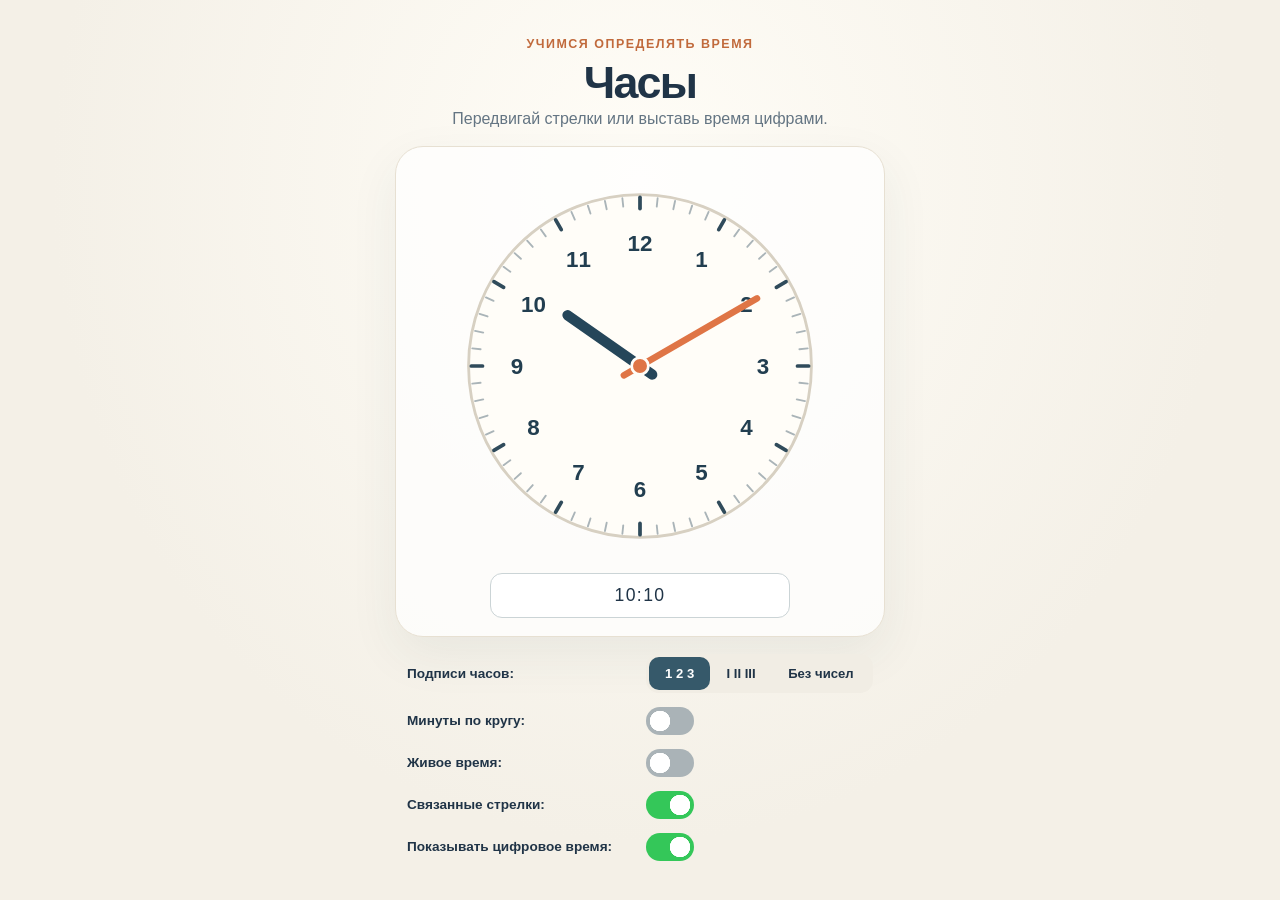
==== commit 01ce4910: "Упростить поле времени и применять ввод сразу Requirements: R07" ====
--- a/index.html
+++ b/index.html
@@ -55,24 +55,18 @@
         <circle class="pin" cx="220" cy="220" r="9" />
       </svg>
       <div id="time-controls" class="time-controls">
-        <label for="time-input">Время</label>
-        <div class="time-entry">
-          <input
-            id="time-input"
-            type="text"
-            inputmode="numeric"
-            autocomplete="off"
-            spellcheck="false"
-            pattern="([01][0-9]|2[0-3]):[0-5][0-9]"
-            value="10:10"
-            placeholder="ЧЧ:ММ"
-            aria-describedby="time-hint time-message"
-          >
-          <button id="set-time" type="button">Выставить</button>
-        </div>
-        <small id="time-hint" class="time-hint">ЧЧ:ММ · от 00:00 до 23:59</small>
+        <input
+          id="time-input"
+          type="text"
+          inputmode="numeric"
+          autocomplete="off"
+          spellcheck="false"
+          pattern="([01][0-9]|2[0-3]):[0-5][0-9]"
+          value="10:10"
+          placeholder="ЧЧ:ММ"
+          aria-label="Время в формате ЧЧ:ММ"
+        >
       </div>
-      <p id="time-message" class="status" aria-live="polite">Потяни за любую стрелку.</p>
     </section>
     <section class="settings" aria-label="Настройки часов">
       <div class="setting-row" role="group" aria-labelledby="dial-style-label">
--- a/style.css
+++ b/style.css
@@ -129,7 +129,7 @@
   cursor: default;
 }
 
-input:disabled, button:disabled {
+input:disabled {
   opacity: .5;
   cursor: default;
 }
@@ -148,27 +148,18 @@
 .time-controls {
   margin: 2px auto 0;
   width: min(100%, 300px);
-  text-align: left;
+  text-align: center;
 }
 
 .time-controls[hidden] {
   display: none;
 }
 
-.time-controls label {
-  display: block;
-  margin-bottom: 6px;
-  font-weight: 750;
-}
-
-.time-entry {
-  display: flex;
-  gap: 8px;
-}
-
 input[type=text] {
   min-width: 0;
-  flex: 1;
+  width: 100%;
+  text-align: center;
+  font-variant-numeric: tabular-nums;
   padding: 11px 13px;
   border: 1.5px solid #cbd4d6;
   border-radius: 12px;
@@ -177,44 +168,6 @@
   font: inherit;
   font-size: 1.1rem;
   letter-spacing: .08em;
-}
-
-input[aria-invalid=true] {
-  border-color: #a63329;
-}
-
-.time-hint {
-  display: block;
-  margin-top: 6px;
-  color: #60717b;
-  font-size: .8rem;
-}
-
-button {
-  padding: 0 16px;
-  border: 0;
-  border-radius: 12px;
-  color: white;
-  background: #df7546;
-  font: inherit;
-  font-weight: 750;
-  cursor: pointer;
-}
-
-button:hover {
-  background: #c96035;
-}
-
-.status {
-  min-height: 1.25em;
-  margin: 10px 0 0;
-  color: #60717b;
-  font-size: .9rem;
-}
-
-.status.error {
-  color: #a63329;
-  font-weight: 700;
 }
 
 .settings {
